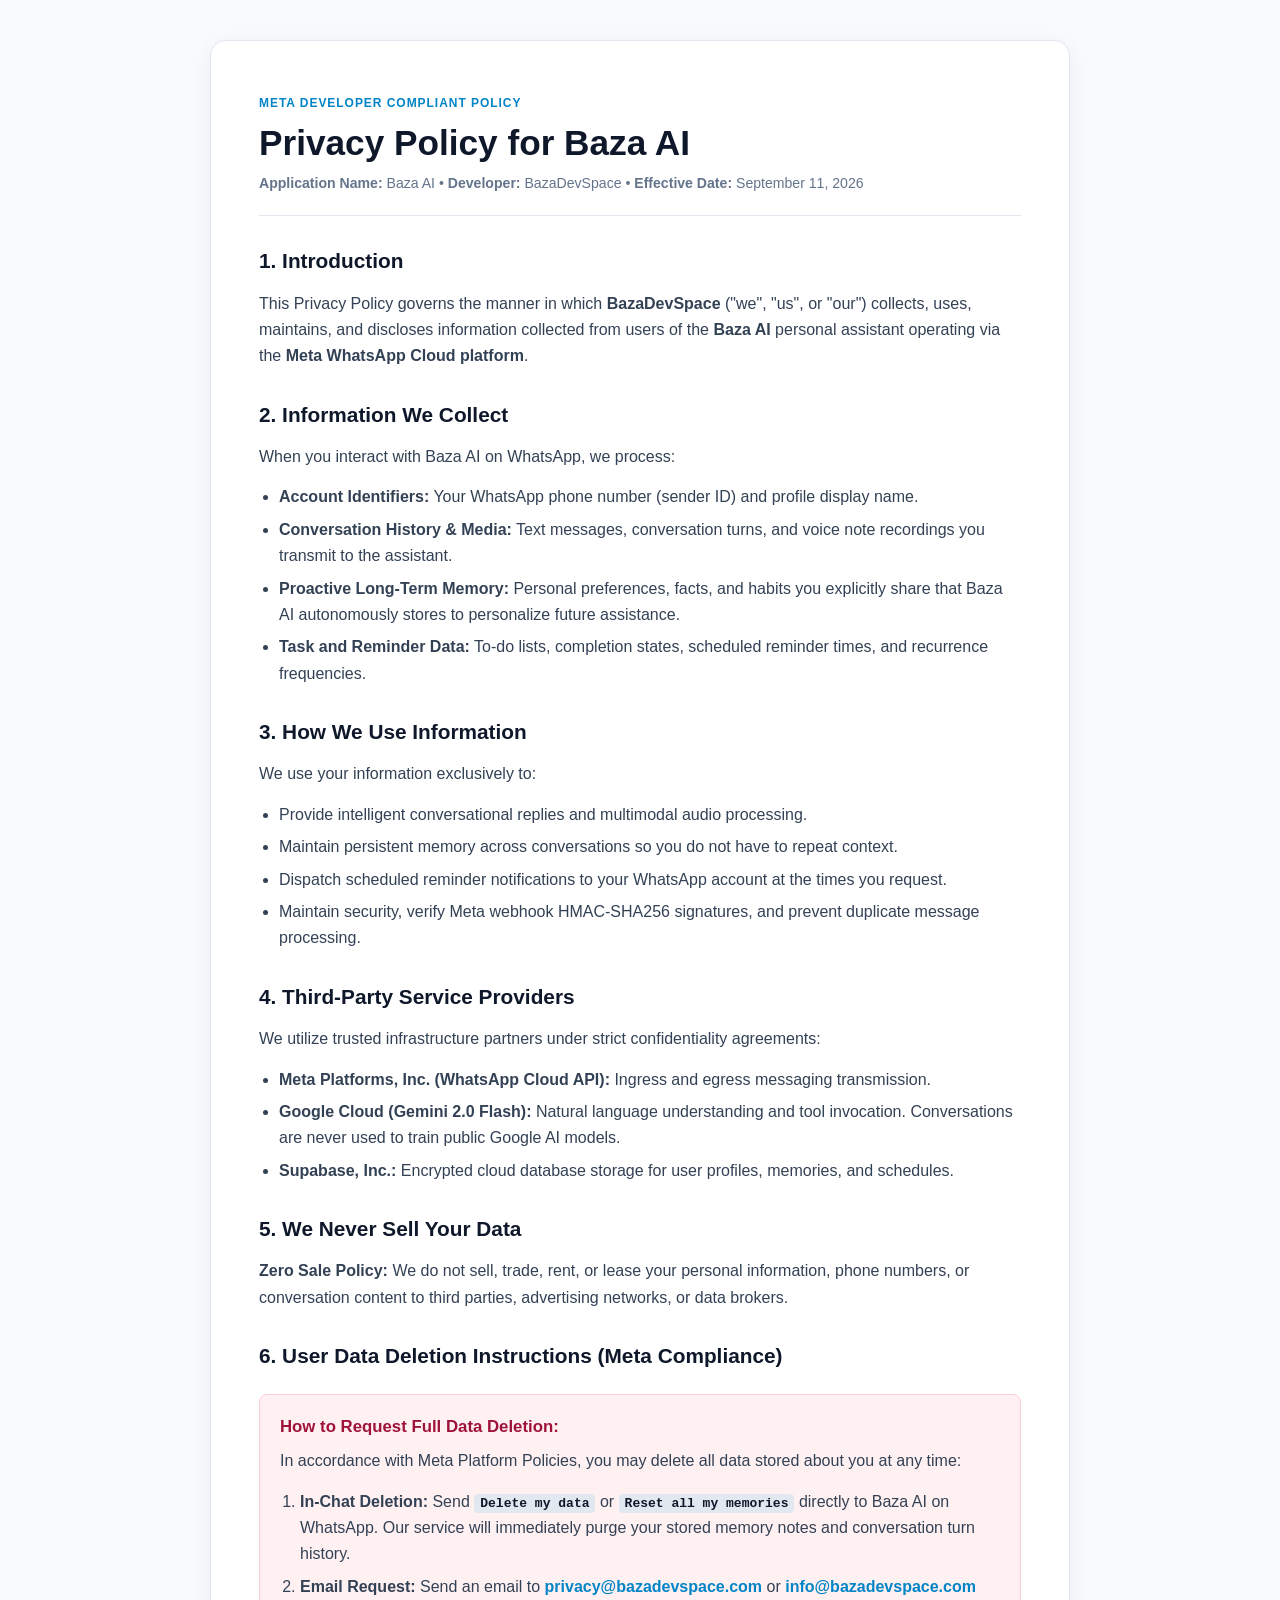
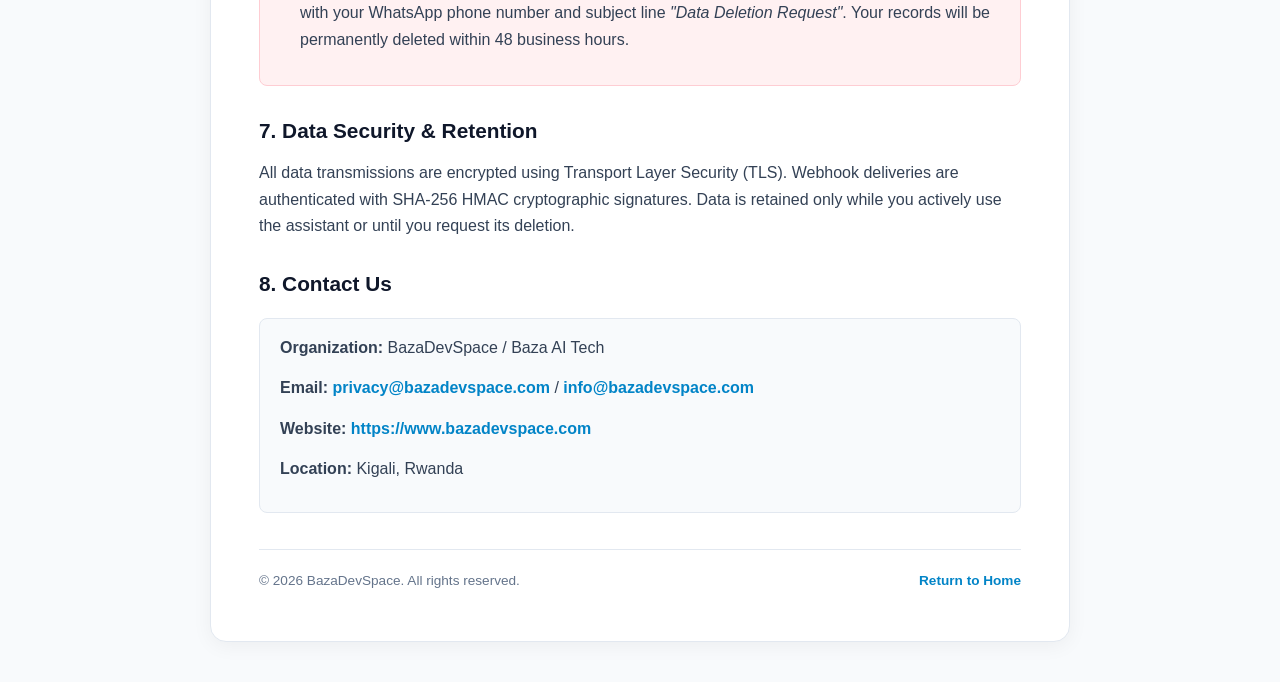
==== public/privacy.html @ a929c88e "feat: add Meta developer compliant Privacy Policy page for Baza AI" ====
<!DOCTYPE html>
<html lang="en">
<head>
  <meta charset="UTF-8">
  <meta name="viewport" content="width=device-width, initial-scale=1.0">
  <title>Privacy Policy - Baza AI | BazaDevSpace</title>
  <link rel="icon" type="image/png" href="/baza_logo_badge.png" />
  <link rel="canonical" href="https://bazadevspace.company/privacy" />
  <style>
    :root {
      --bg: #f8fafc;
      --card-bg: #ffffff;
      --text: #0f172a;
      --body: #334155;
      --muted: #64748b;
      --primary: #0284c7;
      --border: #e2e8f0;
      --emerald: #10b981;
    }
    * { box-sizing: border-box; margin: 0; padding: 0; }
    body {
      font-family: -apple-system, BlinkMacSystemFont, "Segoe UI", Roboto, Helvetica, Arial, sans-serif;
      background-color: var(--bg);
      color: var(--body);
      line-height: 1.65;
      padding: 40px 16px;
    }
    .container {
      max-width: 860px;
      margin: 0 auto;
      background: var(--card-bg);
      border: 1px solid var(--border);
      border-radius: 16px;
      padding: 48px;
      box-shadow: 0 4px 20px rgba(0, 0, 0, 0.05);
    }
    @media (max-width: 600px) {
      .container { padding: 24px 18px; }
    }
    .tag {
      display: inline-block;
      font-size: 0.75rem;
      font-weight: 800;
      text-transform: uppercase;
      letter-spacing: 0.08em;
      color: var(--primary);
      margin-bottom: 8px;
    }
    h1 {
      font-size: 2.2rem;
      color: var(--text);
      line-height: 1.2;
      margin-bottom: 8px;
    }
    .meta-line {
      font-size: 0.88rem;
      color: var(--muted);
      border-bottom: 1px solid var(--border);
      padding-bottom: 20px;
      margin-bottom: 28px;
    }
    h2 {
      font-size: 1.3rem;
      color: var(--text);
      margin-top: 28px;
      margin-bottom: 12px;
    }
    p { margin-bottom: 14px; }
    ul, ol { padding-left: 20px; margin-bottom: 14px; }
    li { margin-bottom: 6px; }
    .box {
      background: var(--bg);
      border: 1px solid var(--border);
      border-radius: 8px;
      padding: 16px 20px;
      margin: 16px 0;
    }
    .deletion-box {
      background: #fff1f2;
      border: 1px solid #fecdd3;
      border-radius: 8px;
      padding: 18px 20px;
      margin: 20px 0;
    }
    .deletion-box h3 {
      color: #9f1239;
      font-size: 1.05rem;
      margin-bottom: 8px;
    }
    code {
      background: #e2e8f0;
      padding: 2px 6px;
      border-radius: 4px;
      font-family: monospace;
      font-weight: 700;
      color: #0f172a;
    }
    a { color: var(--primary); text-decoration: none; font-weight: 600; }
    a:hover { text-decoration: underline; }
    .footer-note {
      margin-top: 36px;
      padding-top: 20px;
      border-top: 1px solid var(--border);
      font-size: 0.85rem;
      color: var(--muted);
      display: flex;
      justify-content: space-between;
      flex-wrap: wrap;
      gap: 10px;
    }
  </style>
</head>
<body>
  <div class="container">
    <div class="tag">Meta Developer Compliant Policy</div>
    <h1>Privacy Policy for Baza AI</h1>
    <div class="meta-line">
      <strong>Application Name:</strong> Baza AI &bull; <strong>Developer:</strong> BazaDevSpace &bull; <strong>Effective Date:</strong> September 11, 2026
    </div>

    <h2>1. Introduction</h2>
    <p>
      This Privacy Policy governs the manner in which <strong>BazaDevSpace</strong> ("we", "us", or "our") collects, uses, maintains, and discloses information collected from users of the <strong>Baza AI</strong> personal assistant operating via the <strong>Meta WhatsApp Cloud platform</strong>.
    </p>

    <h2>2. Information We Collect</h2>
    <p>When you interact with Baza AI on WhatsApp, we process:</p>
    <ul>
      <li><strong>Account Identifiers:</strong> Your WhatsApp phone number (sender ID) and profile display name.</li>
      <li><strong>Conversation History & Media:</strong> Text messages, conversation turns, and voice note recordings you transmit to the assistant.</li>
      <li><strong>Proactive Long-Term Memory:</strong> Personal preferences, facts, and habits you explicitly share that Baza AI autonomously stores to personalize future assistance.</li>
      <li><strong>Task and Reminder Data:</strong> To-do lists, completion states, scheduled reminder times, and recurrence frequencies.</li>
    </ul>

    <h2>3. How We Use Information</h2>
    <p>We use your information exclusively to:</p>
    <ul>
      <li>Provide intelligent conversational replies and multimodal audio processing.</li>
      <li>Maintain persistent memory across conversations so you do not have to repeat context.</li>
      <li>Dispatch scheduled reminder notifications to your WhatsApp account at the times you request.</li>
      <li>Maintain security, verify Meta webhook HMAC-SHA256 signatures, and prevent duplicate message processing.</li>
    </ul>

    <h2>4. Third-Party Service Providers</h2>
    <p>We utilize trusted infrastructure partners under strict confidentiality agreements:</p>
    <ul>
      <li><strong>Meta Platforms, Inc. (WhatsApp Cloud API):</strong> Ingress and egress messaging transmission.</li>
      <li><strong>Google Cloud (Gemini 2.0 Flash):</strong> Natural language understanding and tool invocation. Conversations are never used to train public Google AI models.</li>
      <li><strong>Supabase, Inc.:</strong> Encrypted cloud database storage for user profiles, memories, and schedules.</li>
    </ul>

    <h2>5. We Never Sell Your Data</h2>
    <p>
      <strong>Zero Sale Policy:</strong> We do not sell, trade, rent, or lease your personal information, phone numbers, or conversation content to third parties, advertising networks, or data brokers.
    </p>

    <h2>6. User Data Deletion Instructions (Meta Compliance)</h2>
    <div class="deletion-box">
      <h3>How to Request Full Data Deletion:</h3>
      <p>In accordance with Meta Platform Policies, you may delete all data stored about you at any time:</p>
      <ol>
        <li><strong>In-Chat Deletion:</strong> Send <code>Delete my data</code> or <code>Reset all my memories</code> directly to Baza AI on WhatsApp. Our service will immediately purge your stored memory notes and conversation turn history.</li>
        <li><strong>Email Request:</strong> Send an email to <a href="mailto:privacy@bazadevspace.com">privacy@bazadevspace.com</a> or <a href="mailto:info@bazadevspace.com">info@bazadevspace.com</a> with your WhatsApp phone number and subject line <em>"Data Deletion Request"</em>. Your records will be permanently deleted within 48 business hours.</li>
      </ol>
    </div>

    <h2>7. Data Security & Retention</h2>
    <p>
      All data transmissions are encrypted using Transport Layer Security (TLS). Webhook deliveries are authenticated with SHA-256 HMAC cryptographic signatures. Data is retained only while you actively use the assistant or until you request its deletion.
    </p>

    <h2>8. Contact Us</h2>
    <div class="box">
      <p><strong>Organization:</strong> BazaDevSpace / Baza AI Tech</p>
      <p><strong>Email:</strong> <a href="mailto:privacy@bazadevspace.com">privacy@bazadevspace.com</a> / <a href="mailto:info@bazadevspace.com">info@bazadevspace.com</a></p>
      <p><strong>Website:</strong> <a href="https://www.bazadevspace.com">https://www.bazadevspace.com</a></p>
      <p><strong>Location:</strong> Kigali, Rwanda</p>
    </div>

    <div class="footer-note">
      <span>&copy; 2026 BazaDevSpace. All rights reserved.</span>
      <a href="/">Return to Home</a>
    </div>
  </div>
</body>
</html>
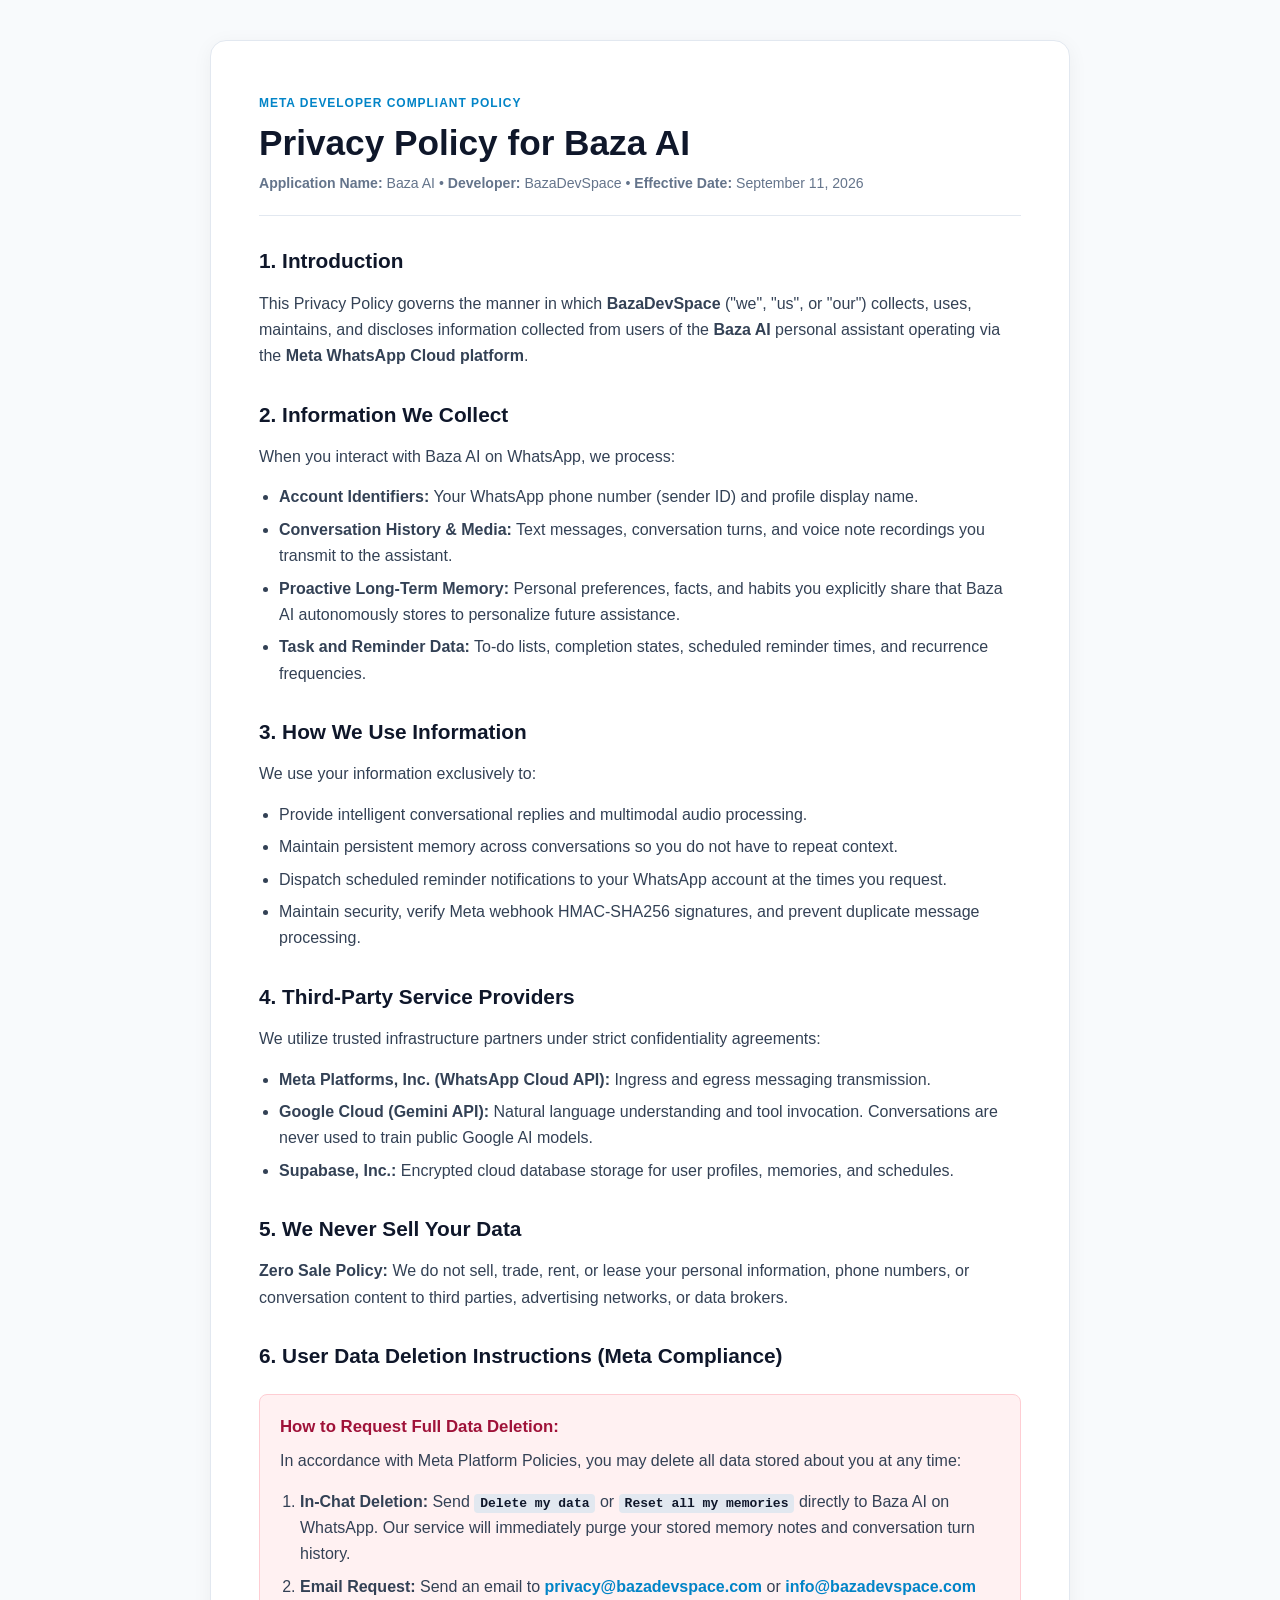
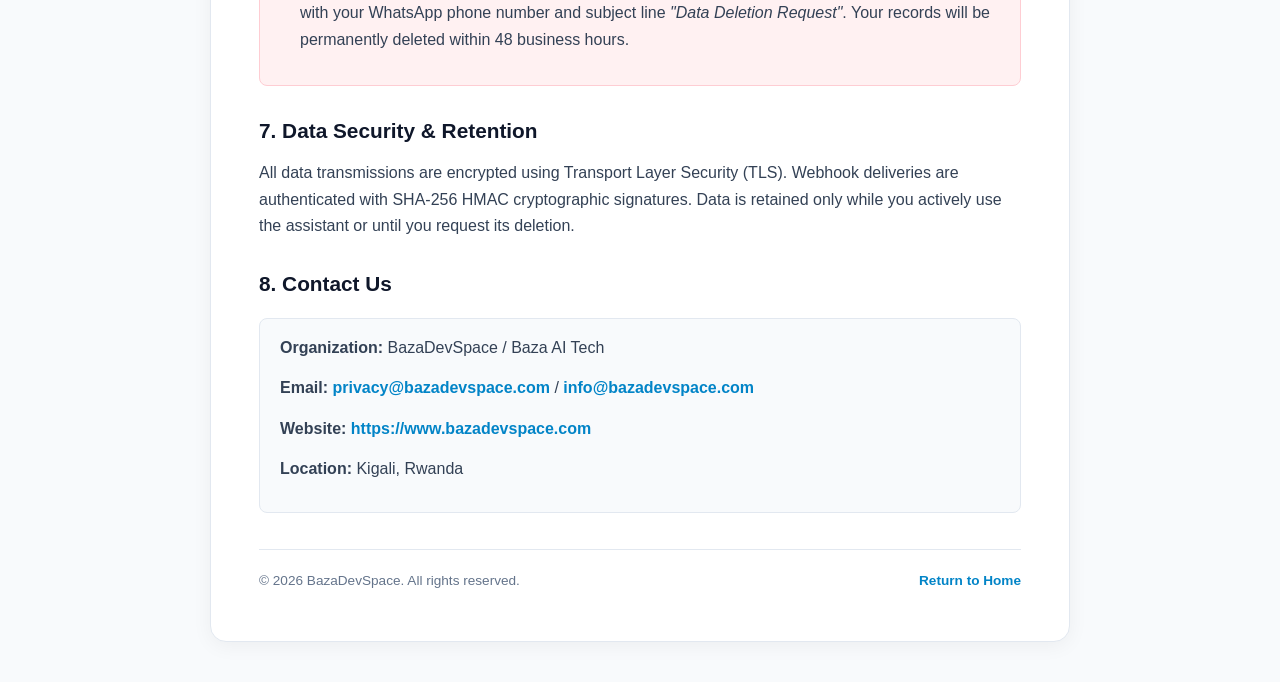
==== commit 9fd92349: "refactor(products): update status badge, align scenario icon, and generalize Gemini references" ====
--- a/public/privacy.html
+++ b/public/privacy.html
@@ -145,7 +145,7 @@
     <p>We utilize trusted infrastructure partners under strict confidentiality agreements:</p>
     <ul>
       <li><strong>Meta Platforms, Inc. (WhatsApp Cloud API):</strong> Ingress and egress messaging transmission.</li>
-      <li><strong>Google Cloud (Gemini 2.0 Flash):</strong> Natural language understanding and tool invocation. Conversations are never used to train public Google AI models.</li>
+      <li><strong>Google Cloud (Gemini API):</strong> Natural language understanding and tool invocation. Conversations are never used to train public Google AI models.</li>
       <li><strong>Supabase, Inc.:</strong> Encrypted cloud database storage for user profiles, memories, and schedules.</li>
     </ul>
 
